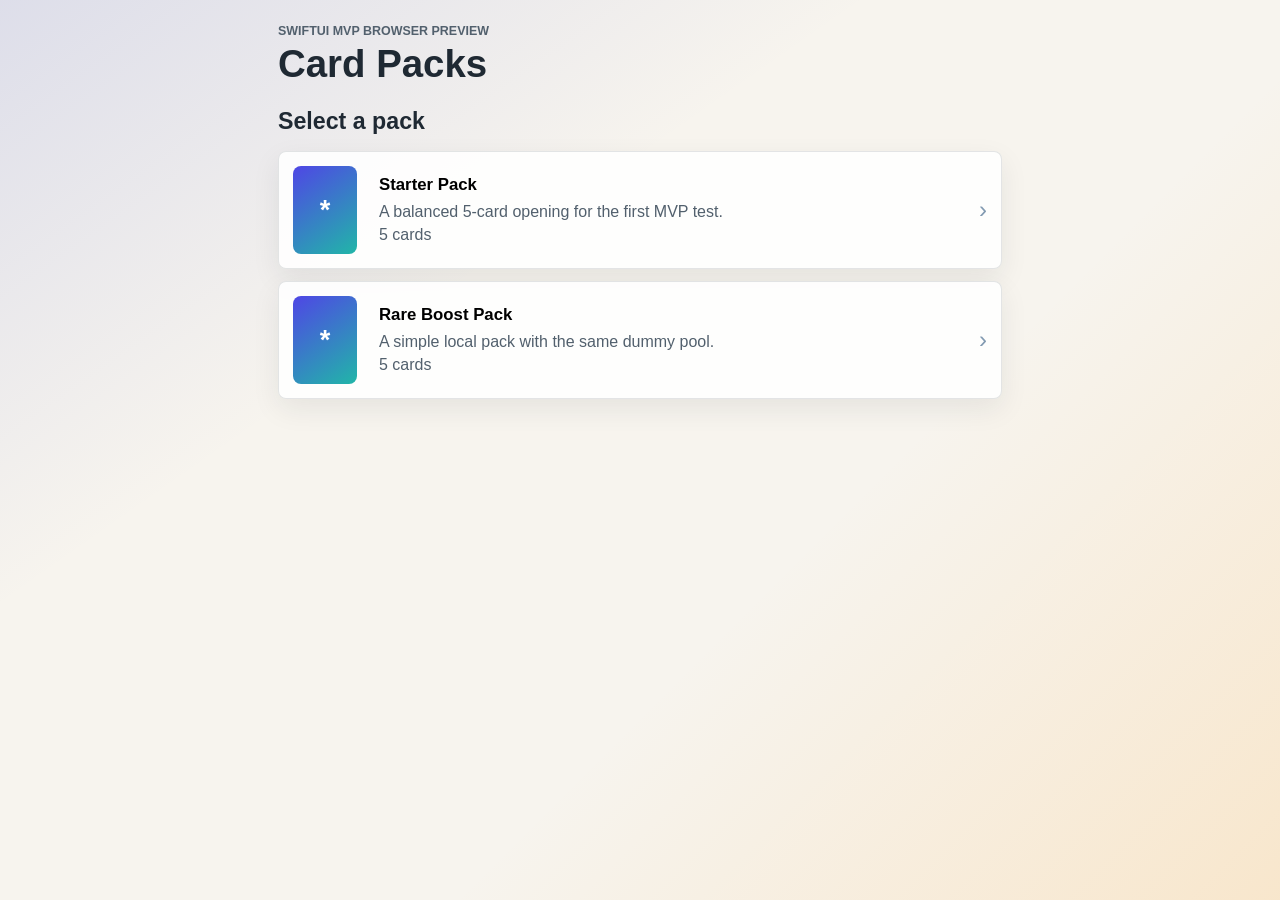
==== index.html @ d25d7adb "Create SwiftUI card pack opening MVP" ====
<!doctype html>
<html lang="en">
  <head>
    <meta charset="utf-8">
    <meta name="viewport" content="width=device-width, initial-scale=1">
    <title>Card Pack Opening MVP</title>
    <meta http-equiv="refresh" content="0; url=PreviewWeb/">
    <link rel="canonical" href="PreviewWeb/">
  </head>
  <body>
    <p><a href="PreviewWeb/">Open Card Pack Opening MVP preview</a></p>
  </body>
</html>
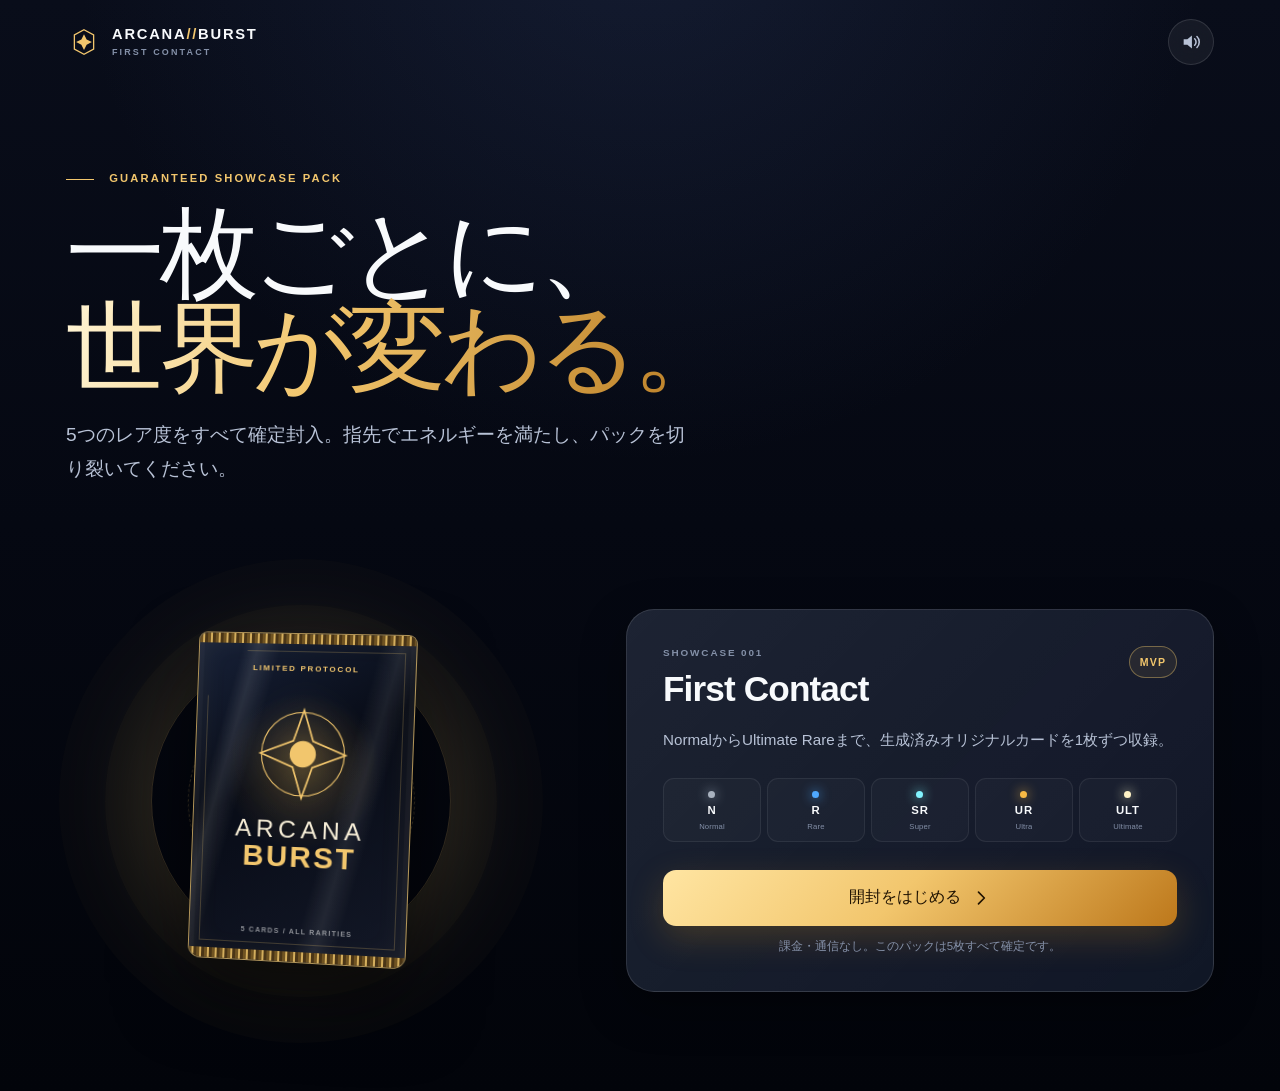
==== commit c060a778: "Build five-rarity pack opening showcase" ====
--- a/index.html
+++ b/index.html
@@ -3,11 +3,12 @@
   <head>
     <meta charset="utf-8">
     <meta name="viewport" content="width=device-width, initial-scale=1">
-    <title>Card Pack Opening MVP</title>
-    <meta http-equiv="refresh" content="0; url=PreviewWeb/">
+    <title>ARCANA//BURST — Card Pack Opening MVP</title>
+    <meta name="description" content="A premium five-rarity card pack opening showcase with original art, sound and effects.">
+    <meta http-equiv="refresh" content="0; url=PreviewWeb/?v=20260710-sol-ultra">
     <link rel="canonical" href="PreviewWeb/">
   </head>
   <body>
-    <p><a href="PreviewWeb/">Open Card Pack Opening MVP preview</a></p>
+    <p><a href="PreviewWeb/?v=20260710-sol-ultra">Open ARCANA//BURST</a></p>
   </body>
 </html>
